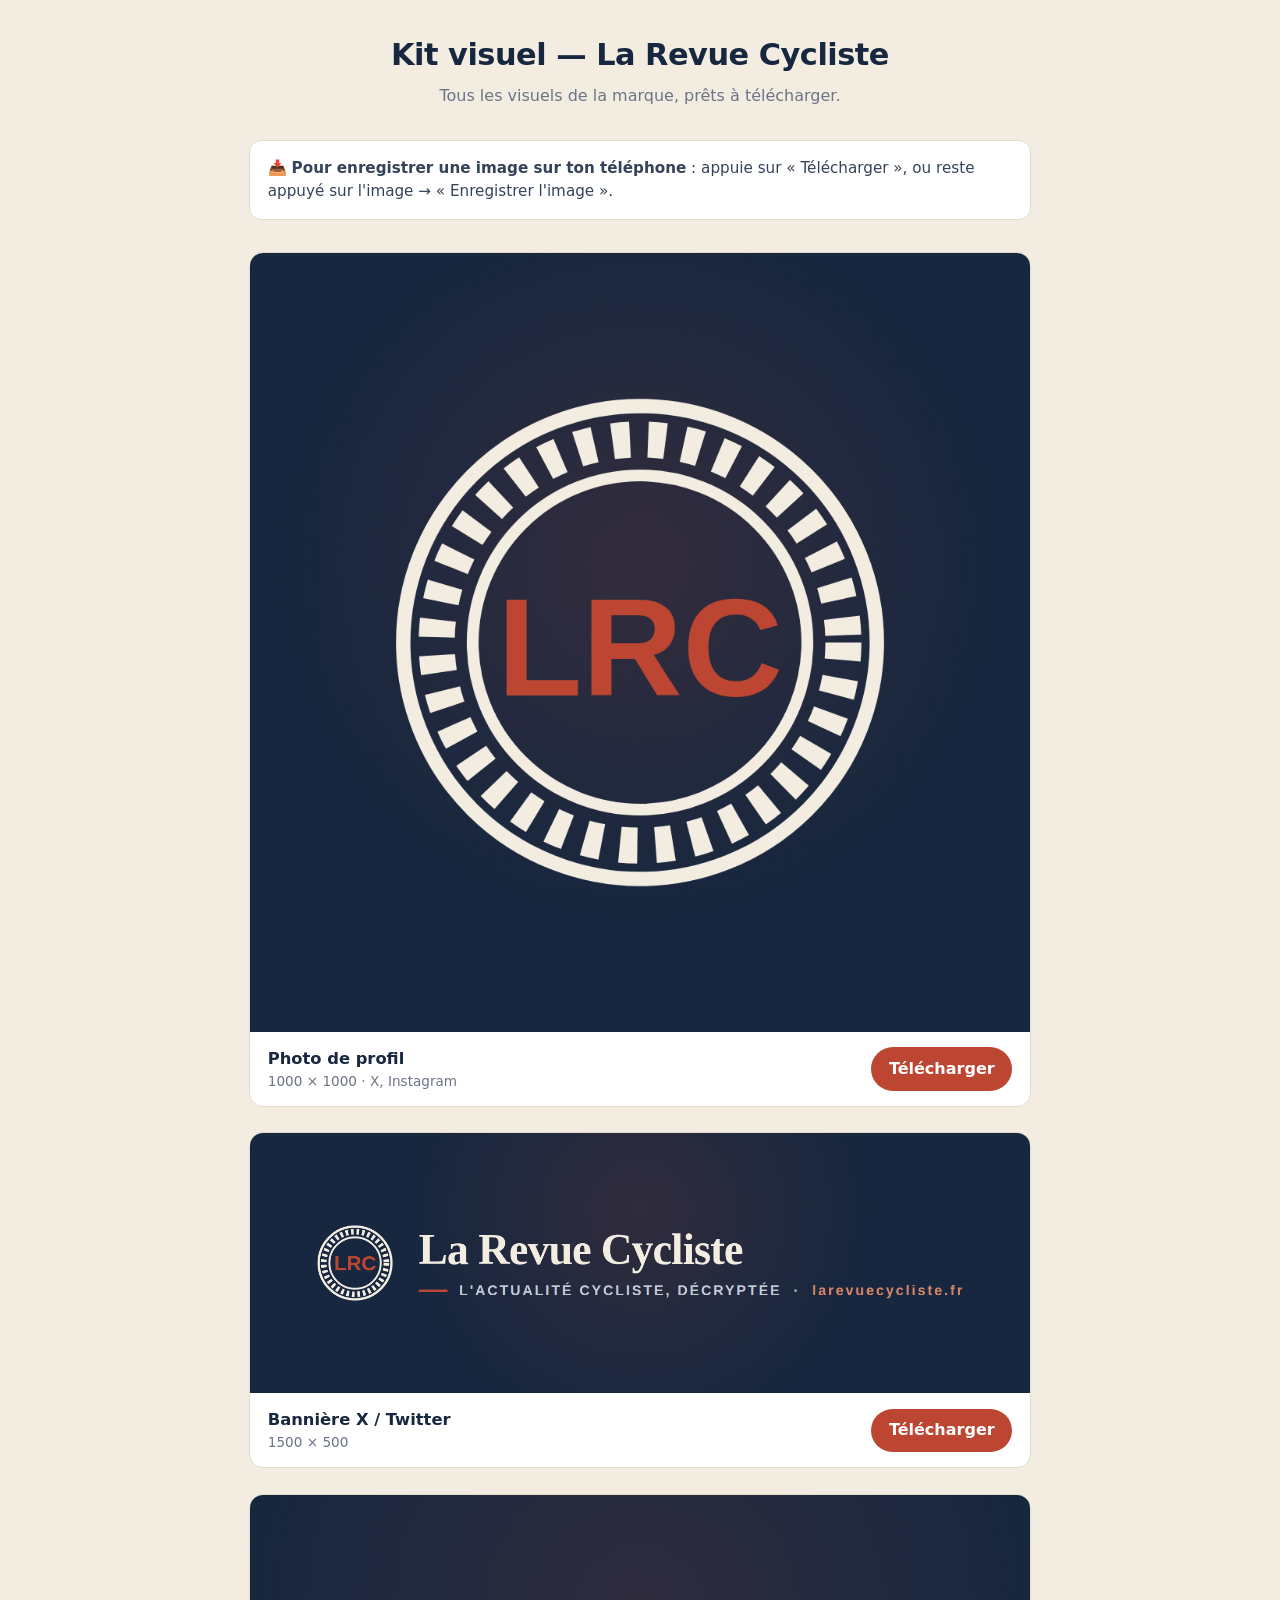
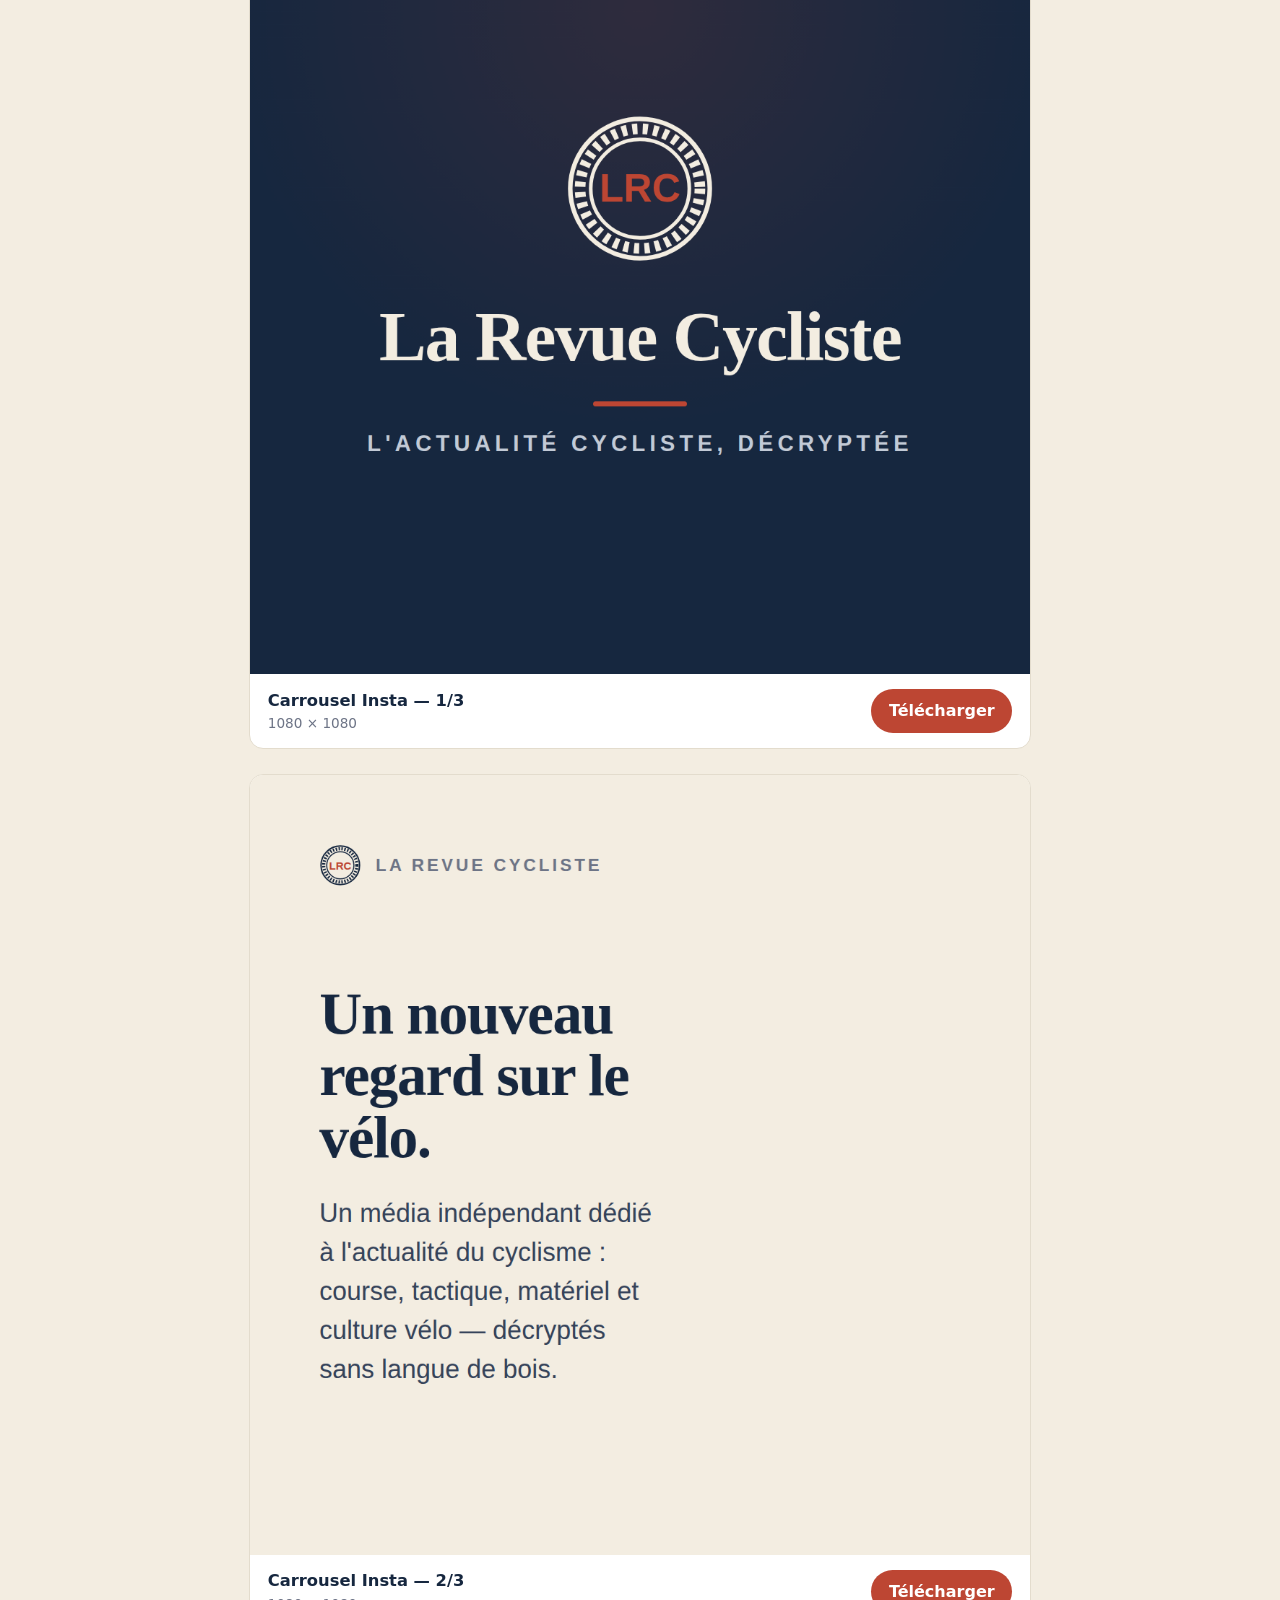
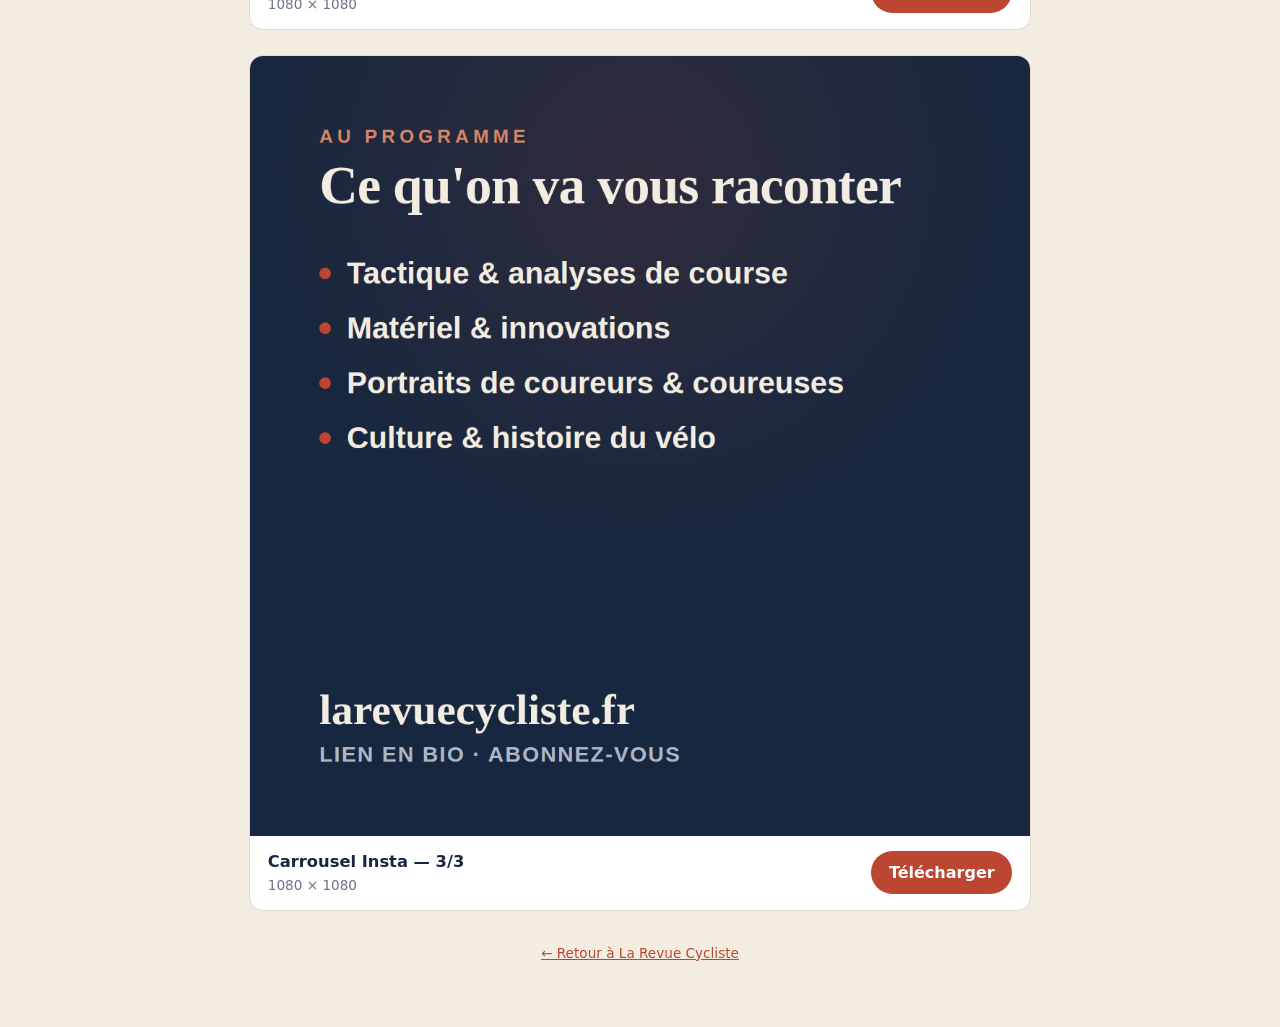
==== kit/index.html @ a59b33c2 "Ajouter une page « kit visuel » téléchargeable Héberge les visuels de marque (photo de profil, banni" ====
<!DOCTYPE html>
<html lang="fr">
<head>
  <meta charset="UTF-8" />
  <meta name="viewport" content="width=device-width, initial-scale=1.0" />
  <meta name="robots" content="noindex" />
  <title>Kit visuel — La Revue Cycliste</title>
  <style>
    :root{--navy:#16273f;--cream:#f3ede1;--accent:#bd4633;--muted:#6d7486;--line:#e3dccd}
    *{margin:0;box-sizing:border-box}
    body{background:var(--cream);color:var(--navy);font-family:system-ui,-apple-system,"Segoe UI",Roboto,sans-serif;line-height:1.5}
    .wrap{max-width:820px;margin:0 auto;padding:2rem 1.2rem 4rem}
    header{text-align:center;margin-bottom:2rem}
    h1{font-size:1.9rem;letter-spacing:-.5px}
    p.sub{color:var(--muted);margin-top:.4rem}
    .tip{background:#fff;border:1px solid var(--line);border-radius:12px;padding:1rem 1.1rem;margin:1.4rem 0 2rem;font-size:.95rem;color:#35435a}
    .asset{background:#fff;border:1px solid var(--line);border-radius:14px;overflow:hidden;margin-bottom:1.6rem}
    .asset img{width:100%;display:block;background:#eee}
    .asset .meta{display:flex;align-items:center;justify-content:space-between;gap:1rem;padding:.9rem 1.1rem;flex-wrap:wrap}
    .asset b{font-size:1.02rem}
    .asset span{color:var(--muted);font-size:.85rem;display:block}
    .dl{display:inline-flex;align-items:center;gap:.5rem;background:var(--accent);color:#fff;
      text-decoration:none;font-weight:600;padding:.6rem 1.1rem;border-radius:999px;white-space:nowrap}
    footer{text-align:center;color:var(--muted);font-size:.85rem;margin-top:2rem}
    footer a{color:var(--accent)}
  </style>
</head>
<body>
  <div class="wrap">
    <header>
      <h1>Kit visuel — La Revue Cycliste</h1>
      <p class="sub">Tous les visuels de la marque, prêts à télécharger.</p>
    </header>

    <div class="tip">
      📥 <b>Pour enregistrer une image sur ton téléphone</b> : appuie sur « Télécharger », ou
      reste appuyé sur l'image → « Enregistrer l'image ».
    </div>

    <div class="asset">
      <img src="profil.png" alt="Photo de profil" />
      <div class="meta">
        <div><b>Photo de profil</b><span>1000 × 1000 · X, Instagram</span></div>
        <a class="dl" href="profil.png" download>Télécharger</a>
      </div>
    </div>

    <div class="asset">
      <img src="banniere-twitter.png" alt="Bannière X" />
      <div class="meta">
        <div><b>Bannière X / Twitter</b><span>1500 × 500</span></div>
        <a class="dl" href="banniere-twitter.png" download>Télécharger</a>
      </div>
    </div>

    <div class="asset">
      <img src="insta-1.png" alt="Carrousel Instagram — slide 1" />
      <div class="meta">
        <div><b>Carrousel Insta — 1/3</b><span>1080 × 1080</span></div>
        <a class="dl" href="insta-1.png" download>Télécharger</a>
      </div>
    </div>

    <div class="asset">
      <img src="insta-2.png" alt="Carrousel Instagram — slide 2" />
      <div class="meta">
        <div><b>Carrousel Insta — 2/3</b><span>1080 × 1080</span></div>
        <a class="dl" href="insta-2.png" download>Télécharger</a>
      </div>
    </div>

    <div class="asset">
      <img src="insta-3.png" alt="Carrousel Instagram — slide 3" />
      <div class="meta">
        <div><b>Carrousel Insta — 3/3</b><span>1080 × 1080</span></div>
        <a class="dl" href="insta-3.png" download>Télécharger</a>
      </div>
    </div>

    <footer>
      <a href="/">← Retour à La Revue Cycliste</a>
    </footer>
  </div>
</body>
</html>
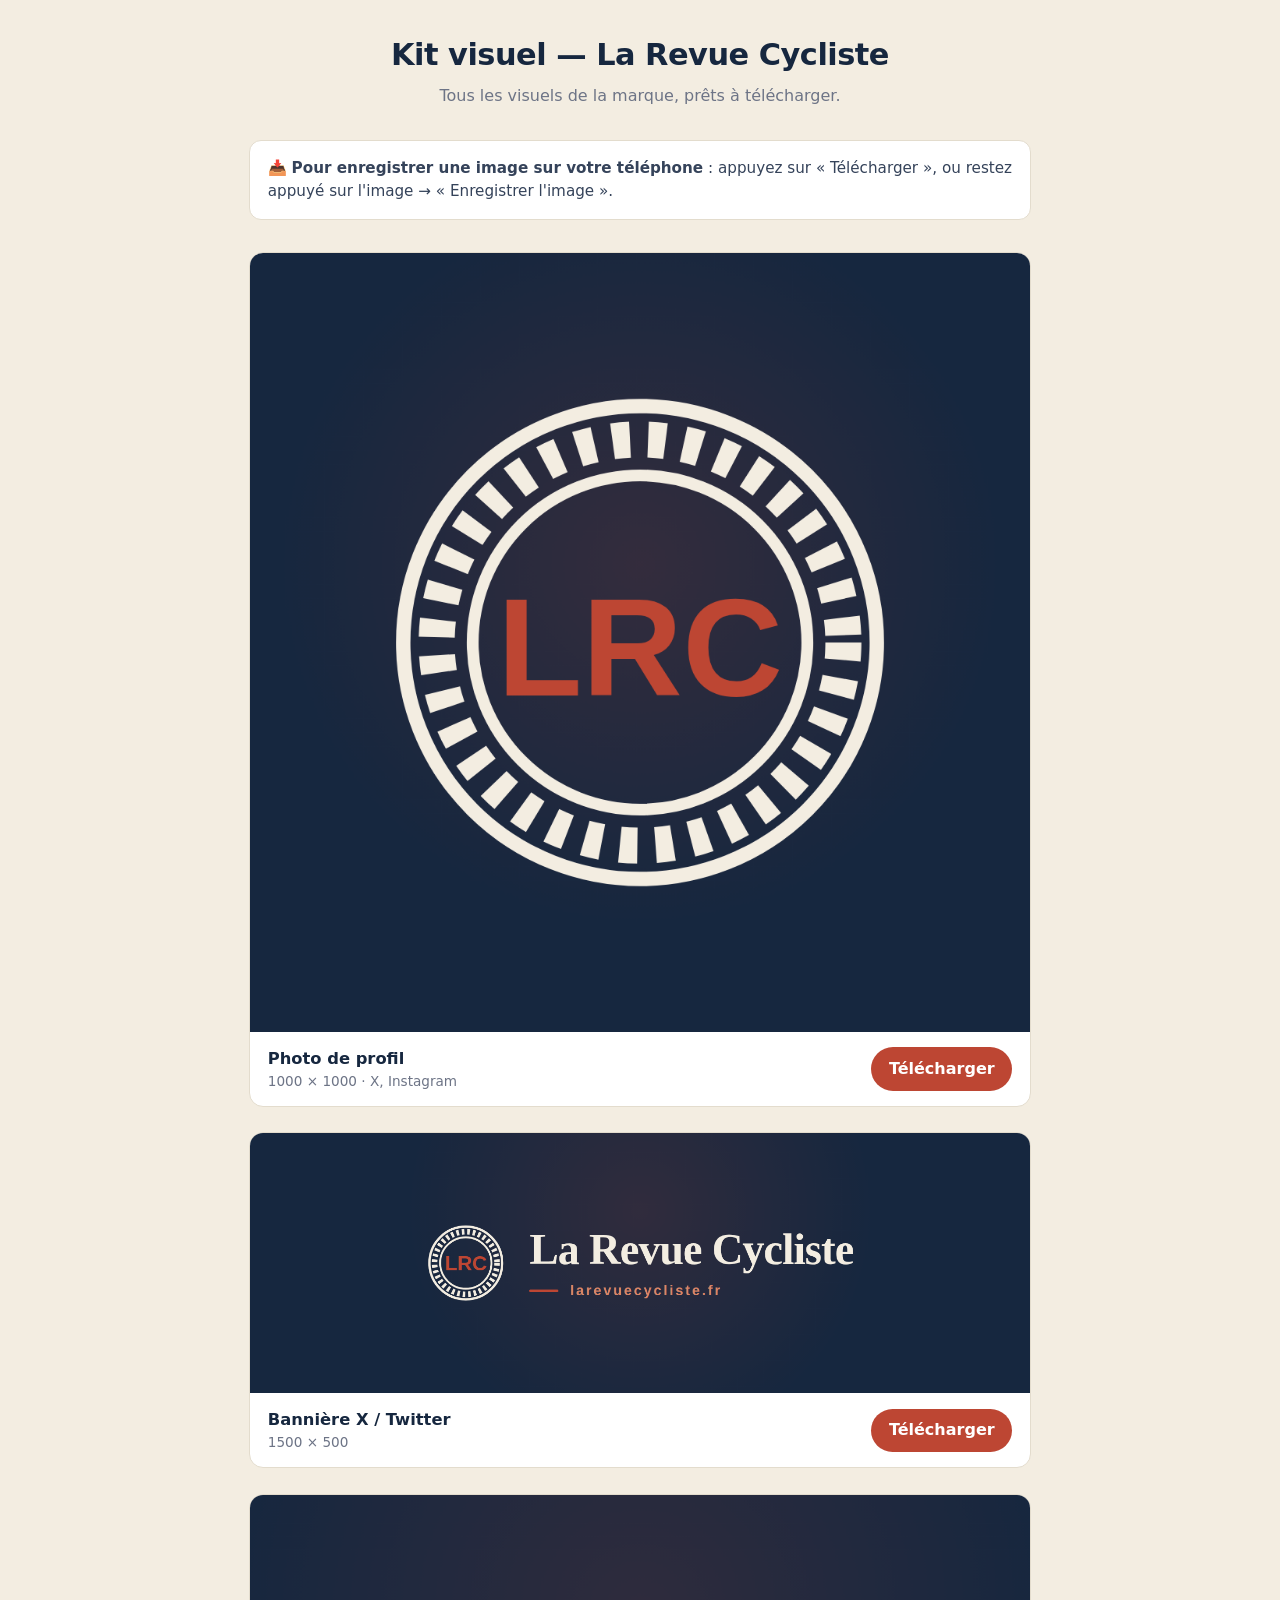
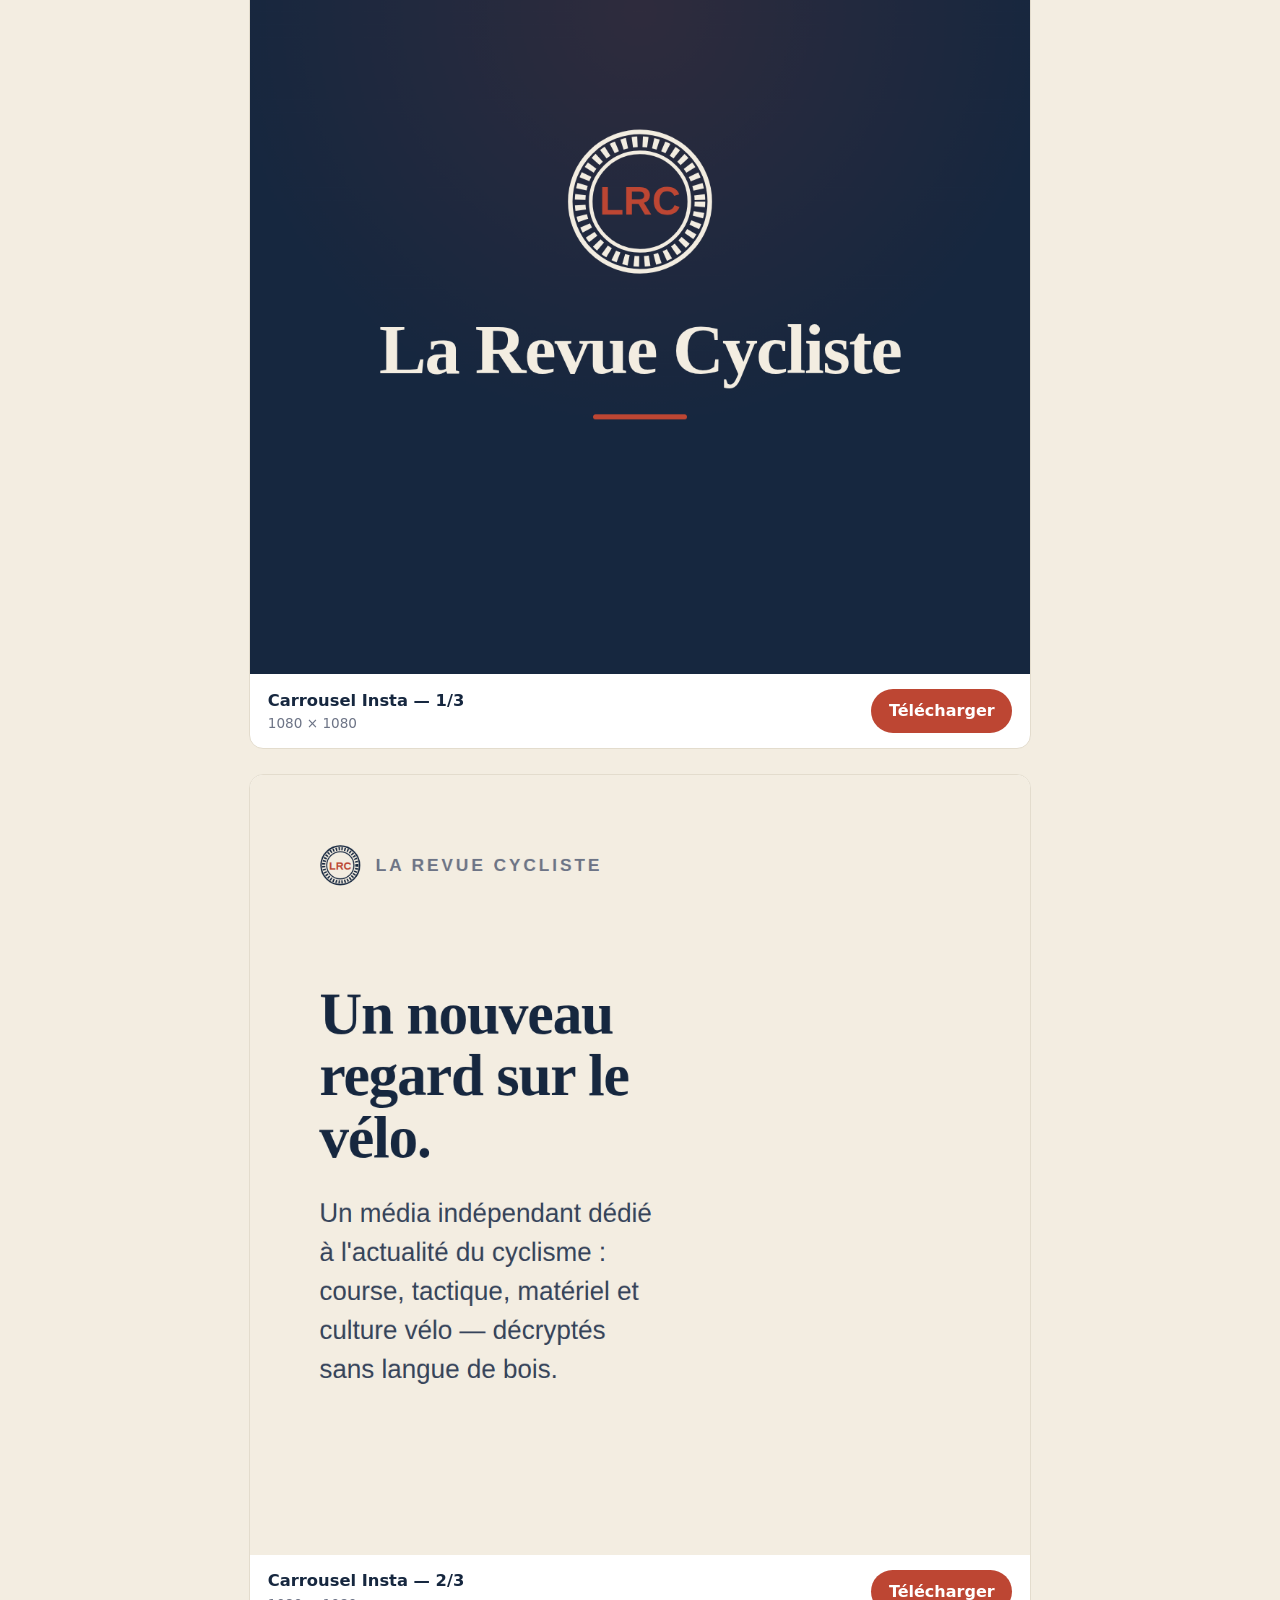
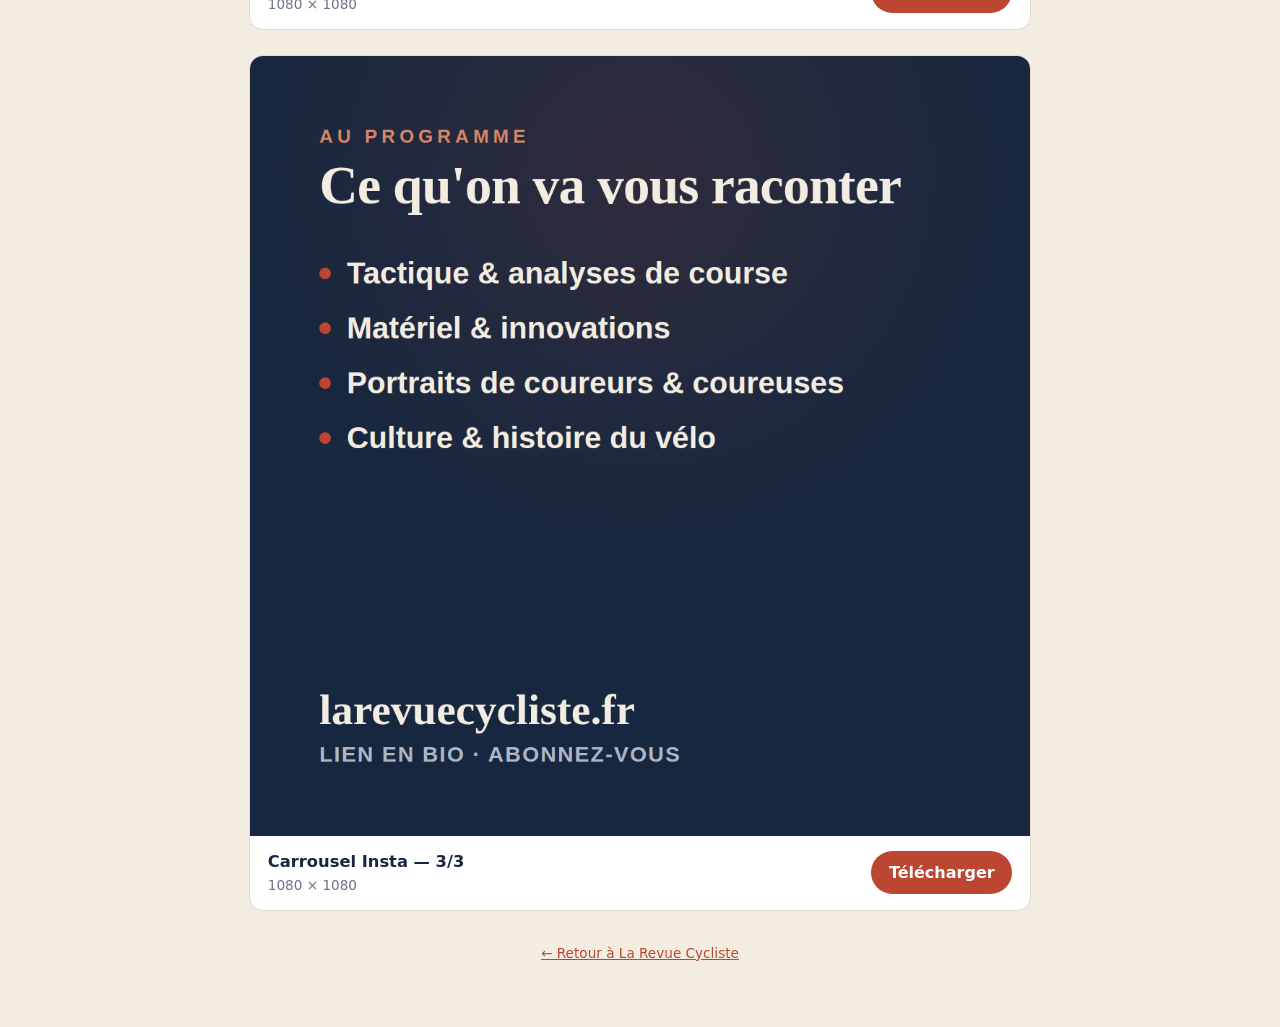
==== commit f52dd37a: "Passer tout le site au vouvoiement Remplacement du tutoiement par le vouvoiement dans les pages léga" ====
--- a/kit/index.html
+++ b/kit/index.html
@@ -33,8 +33,8 @@
     </header>
 
     <div class="tip">
-      📥 <b>Pour enregistrer une image sur ton téléphone</b> : appuie sur « Télécharger », ou
-      reste appuyé sur l'image → « Enregistrer l'image ».
+      📥 <b>Pour enregistrer une image sur votre téléphone</b> : appuyez sur « Télécharger », ou
+      restez appuyé sur l'image → « Enregistrer l'image ».
     </div>
 
     <div class="asset">
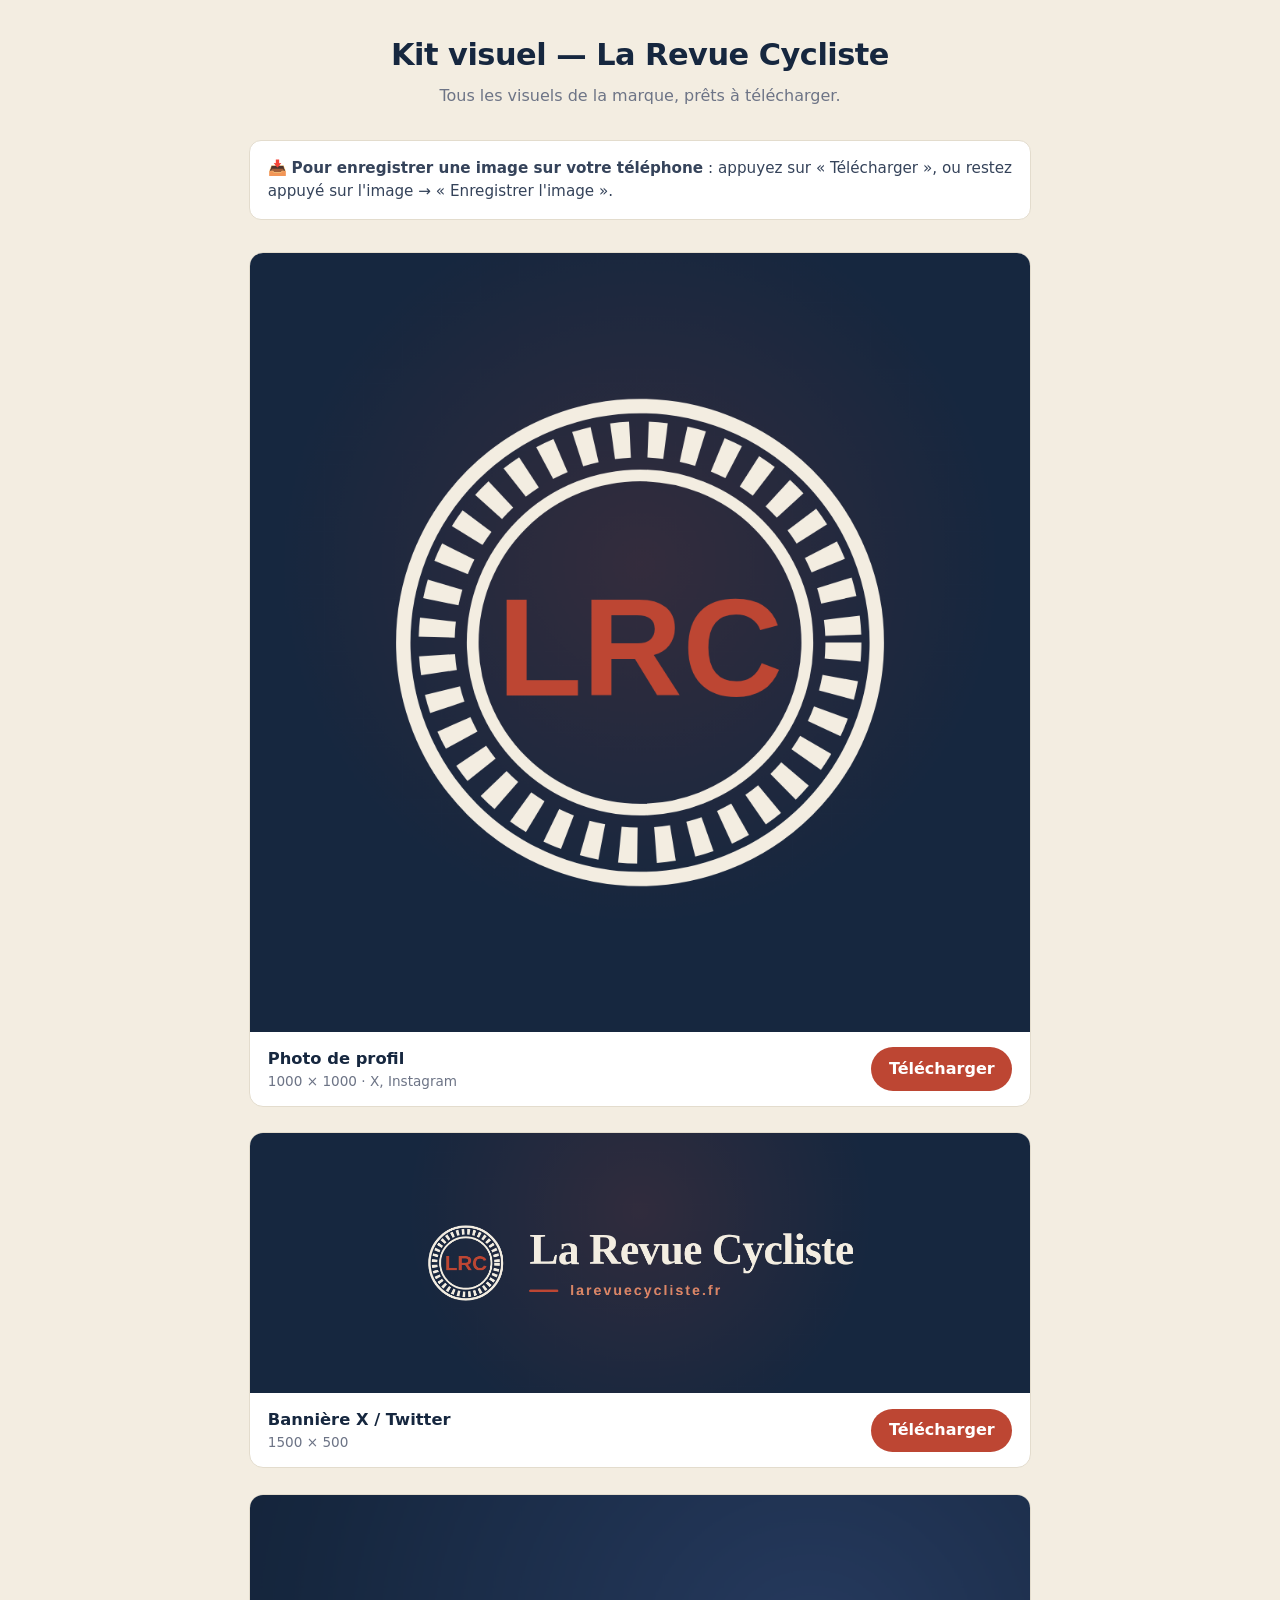
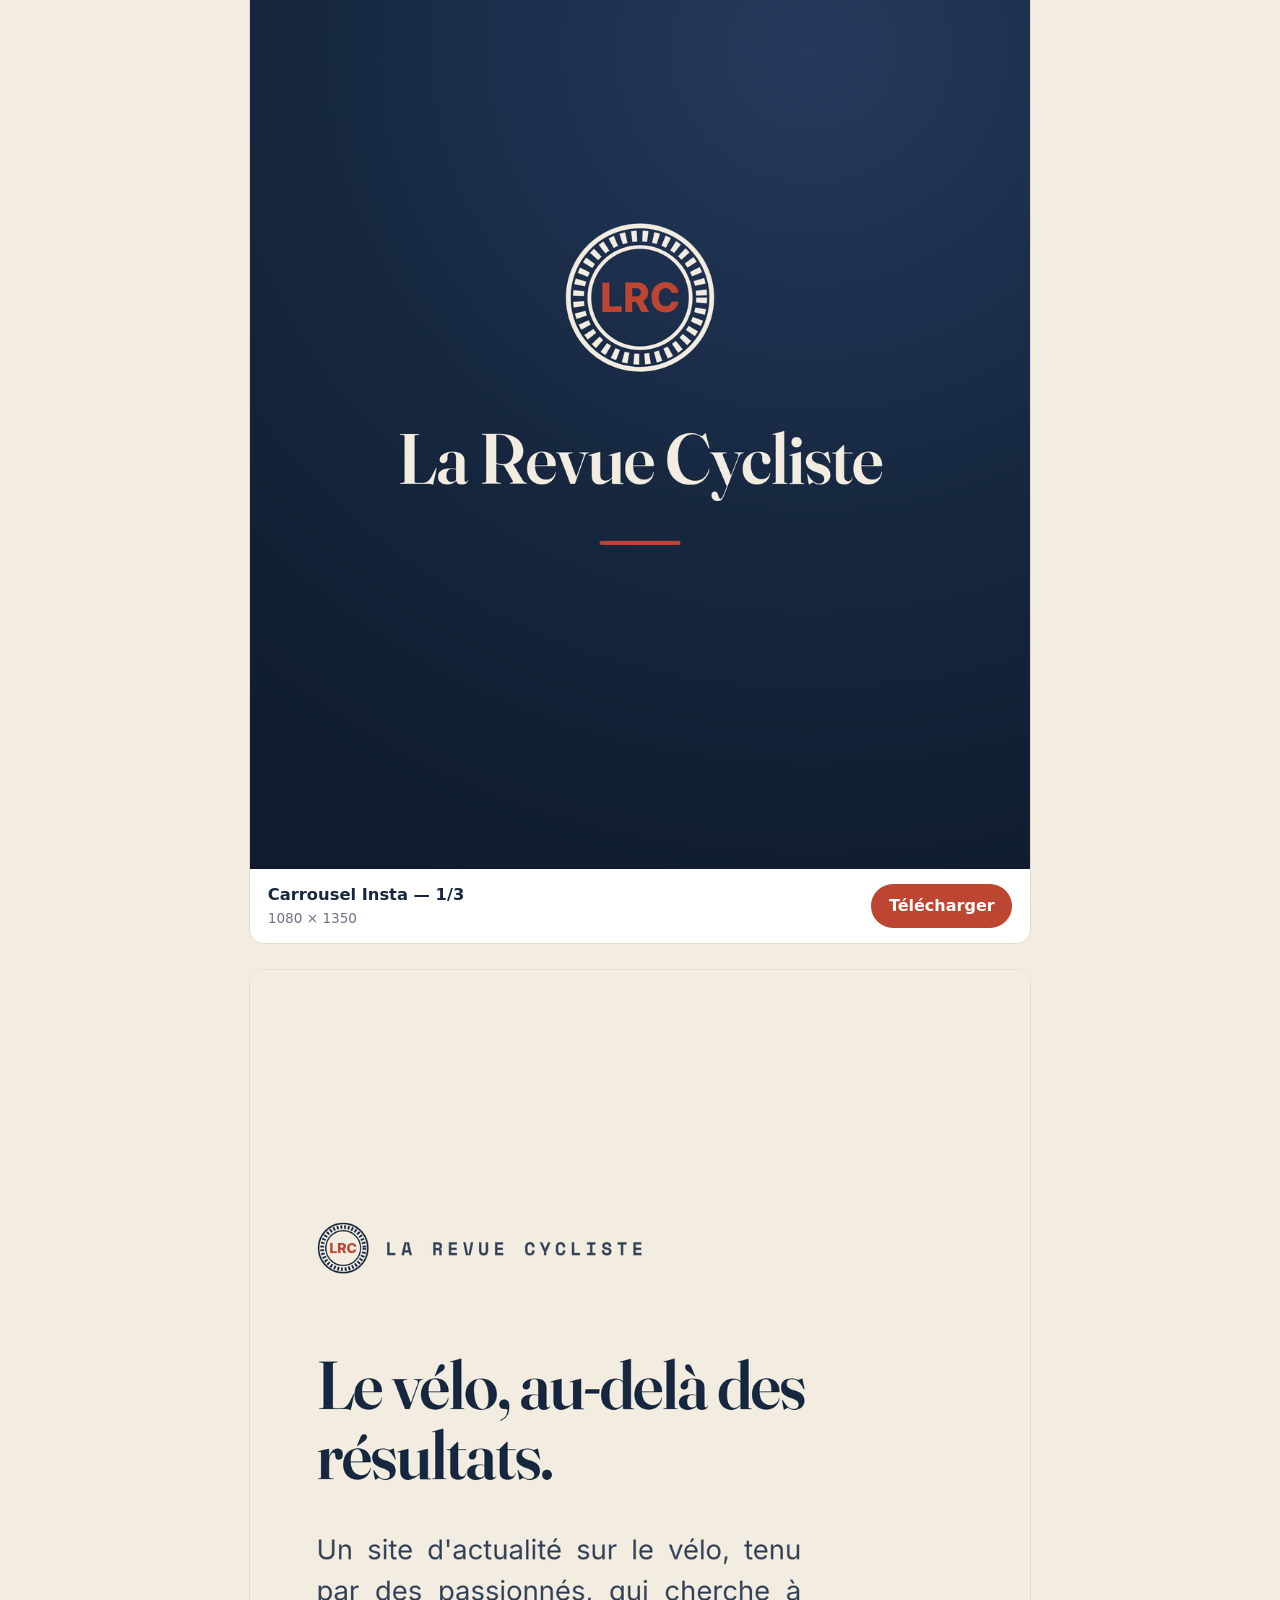
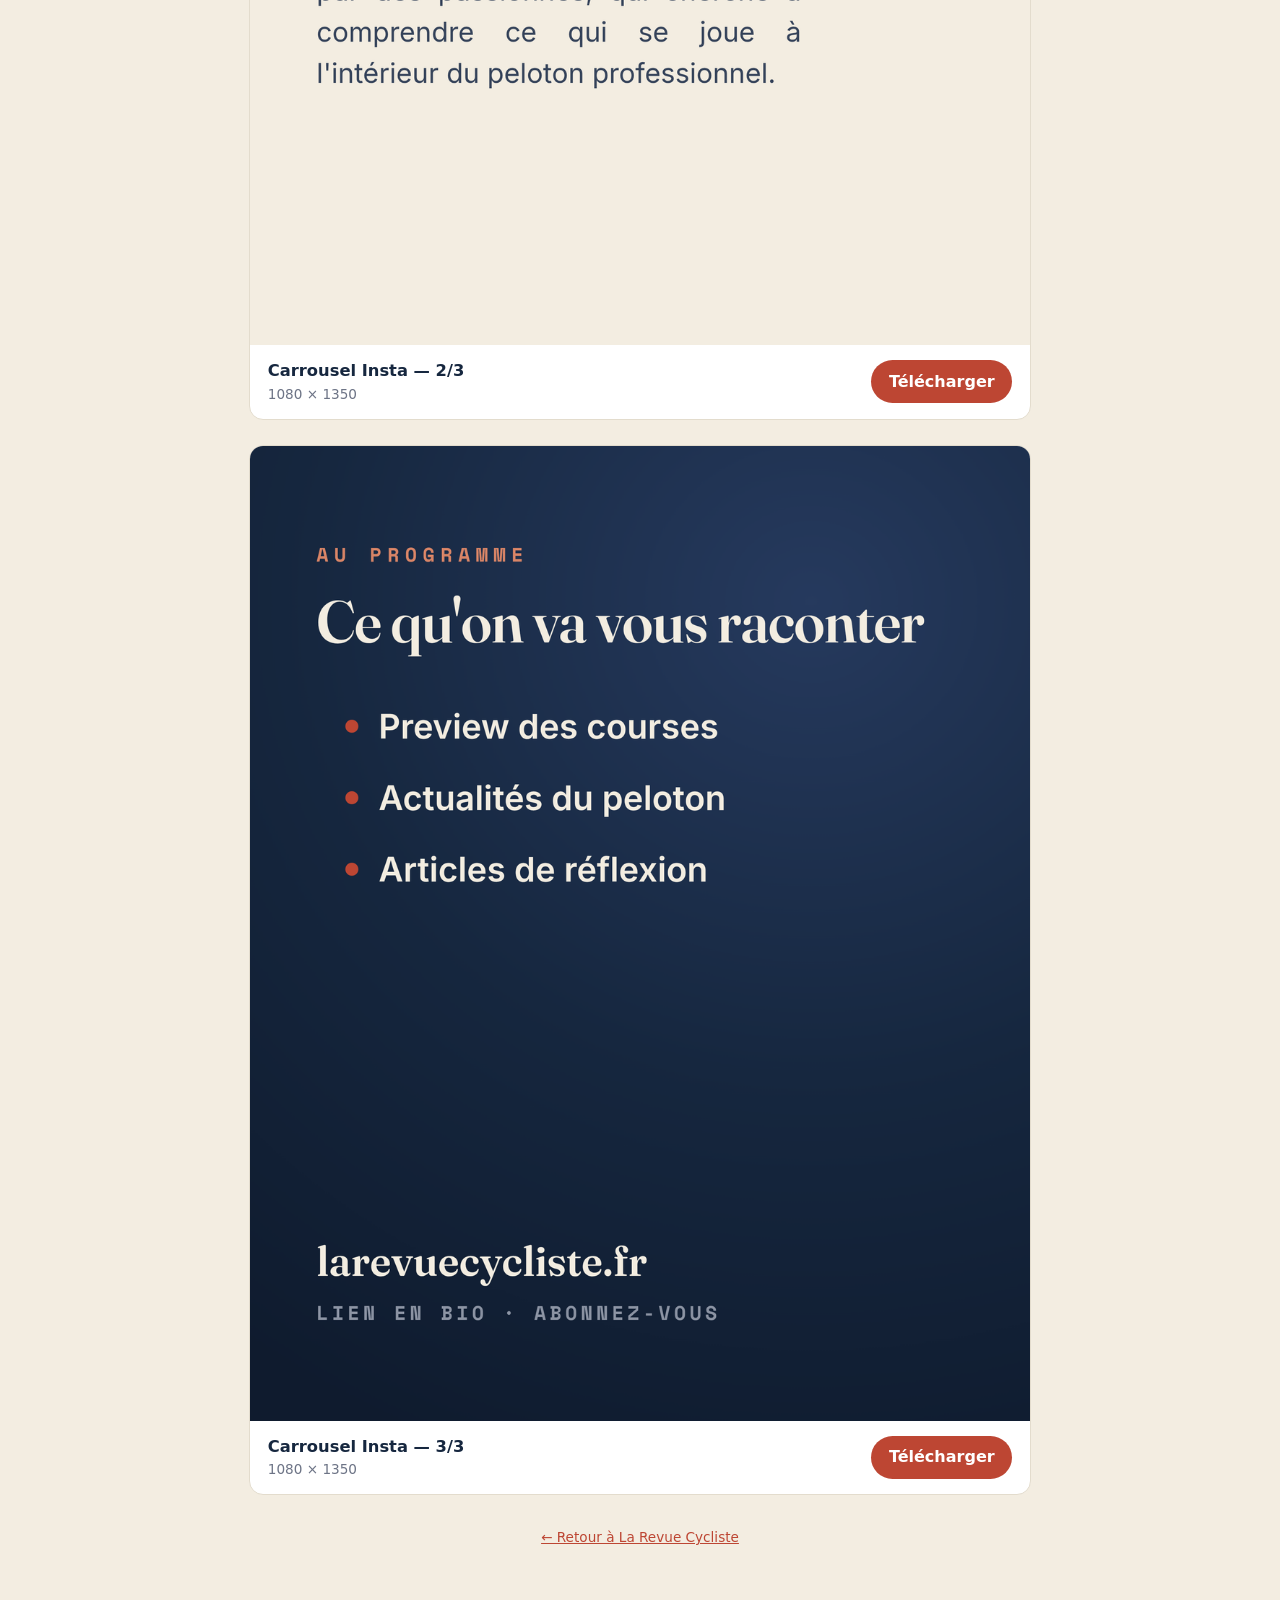
==== commit ca0a0720: "Kit Insta : passer le carrousel en format portrait 4:5 (1080×1350) Le format portrait occupe plus de" ====
--- a/kit/index.html
+++ b/kit/index.html
@@ -56,7 +56,7 @@
     <div class="asset">
       <img src="insta-1.png" alt="Carrousel Instagram — slide 1" />
       <div class="meta">
-        <div><b>Carrousel Insta — 1/3</b><span>1080 × 1080</span></div>
+        <div><b>Carrousel Insta — 1/3</b><span>1080 × 1350</span></div>
         <a class="dl" href="insta-1.png" download>Télécharger</a>
       </div>
     </div>
@@ -64,7 +64,7 @@
     <div class="asset">
       <img src="insta-2.png" alt="Carrousel Instagram — slide 2" />
       <div class="meta">
-        <div><b>Carrousel Insta — 2/3</b><span>1080 × 1080</span></div>
+        <div><b>Carrousel Insta — 2/3</b><span>1080 × 1350</span></div>
         <a class="dl" href="insta-2.png" download>Télécharger</a>
       </div>
     </div>
@@ -72,7 +72,7 @@
     <div class="asset">
       <img src="insta-3.png" alt="Carrousel Instagram — slide 3" />
       <div class="meta">
-        <div><b>Carrousel Insta — 3/3</b><span>1080 × 1080</span></div>
+        <div><b>Carrousel Insta — 3/3</b><span>1080 × 1350</span></div>
         <a class="dl" href="insta-3.png" download>Télécharger</a>
       </div>
     </div>
